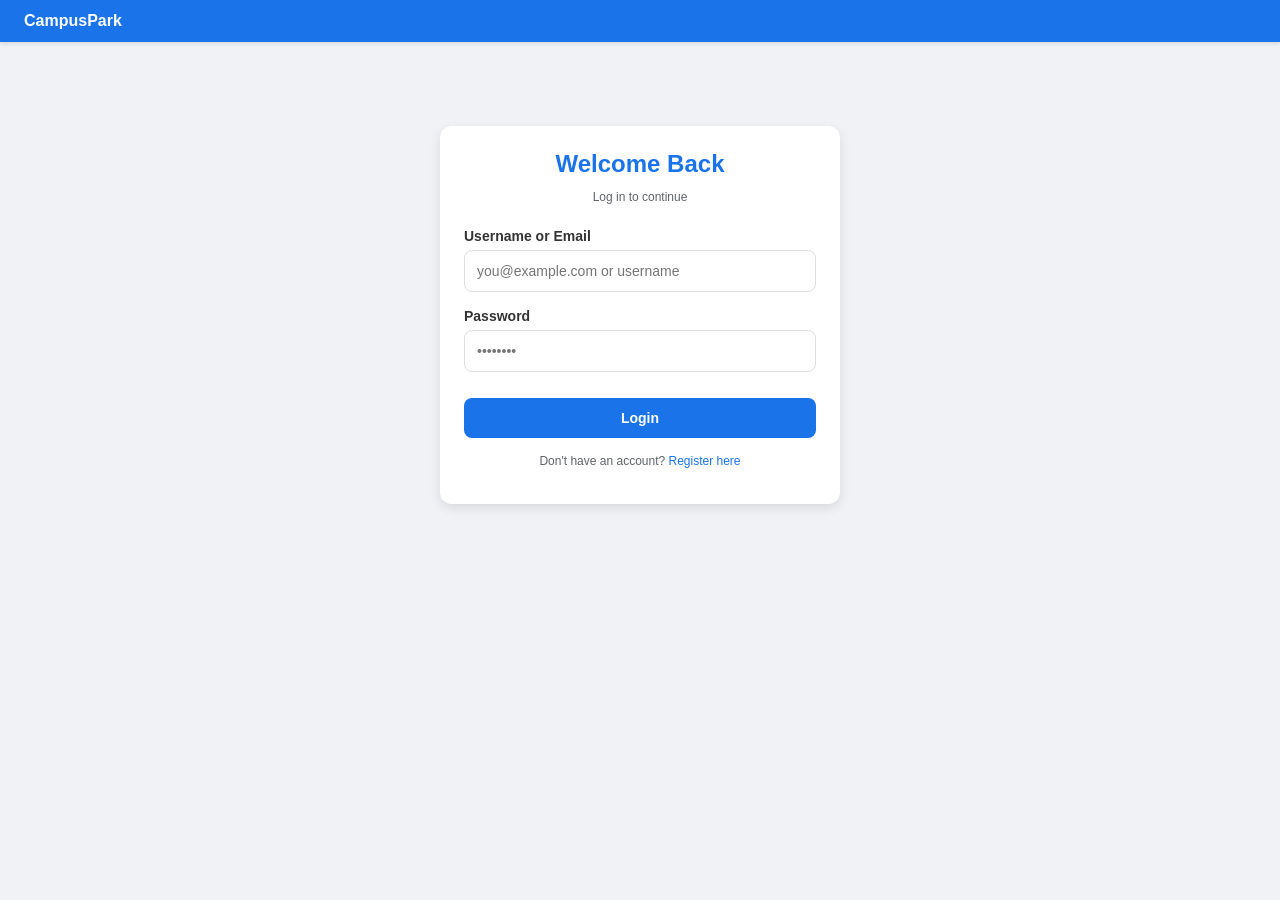
==== campuspark/frontend/admin.html @ 217de800 "feat: Create Admin Dashboard" ====
<!DOCTYPE html>
<html lang="en">
<head>
    <meta charset="UTF-8">
    <meta name="viewport" content="width=device-width, initial-scale=1.0">
    <title>Admin Dashboard - CampusPark</title>
    <link rel="stylesheet" href="css/main.css">
    <style>
        .dashboard-grid {
            display: grid;
            grid-template-columns: 1fr 2fr;
            gap: 2rem;
            margin: 2rem auto;
            max-width: 1200px;
        }
        .card {
            background: white;
            padding: 1.5rem;
            border-radius: 12px;
            box-shadow: 0 4px 6px rgba(0,0,0,0.1);
        }
        table {
            width: 100%;
            border-collapse: collapse;
            margin-top: 1rem;
        }
        th, td {
            text-align: left;
            padding: 12px;
            border-bottom: 1px solid #eee;
        }
        th {
            background: #f8f9fa;
            color: #2c3e50;
        }
        .stat-banner {
            background: #2c3e50;
            color: white;
            padding: 2rem;
            text-align: center;
            border-radius: 12px;
            margin-bottom: 2rem;
        }
        .tag {
            padding: 4px 8px;
            border-radius: 4px;
            font-size: 0.75rem;
            font-weight: bold;
        }
        .tag-penalty { background: #fee2e2; color: #b91c1c; }
    </style>
</head>
<body>
    <header>
        <nav>
            <button onclick="location.href='index.html'" class="nav-btn">Normal User View</button>
            <button id="logoutBtn" style="background: rgba(234, 67, 53, 0.9);">Logout</button>
        </nav>
    </header>

    <main>
        <div class="stat-banner">
            <h1>System Health & Report Oversight</h1>
            <p>Total Issues Reported: <span id="totalReports">--</span></p>
        </div>

        <div class="dashboard-grid">
            <div class="card">
                <h2>Top Offenders</h2>
                <table id="offendersTable">
                    <thead><tr><th>User</th><th>Reports</th></tr></thead>
                    <tbody><!-- Dynamic --></tbody>
                </table>
            </div>

            <div class="card">
                <h2>Recent Student Reports</h2>
                <table id="reportsTable">
                    <thead>
                        <tr>
                            <th>Type</th>
                            <th>Target</th>
                            <th>Note</th>
                            <th>Time</th>
                        </tr>
                    </thead>
                    <tbody><!-- Dynamic --></tbody>
                </table>
            </div>
        </div>
    </main>

    <script type="module">
        import { apiGet, API_BASE } from './js/api.js';

        async function loadAdminData() {
            try {
                const data = await apiGet('/admin/reports_summary.php');
                const summary = data.summary;

                document.getElementById('totalReports').textContent = summary.total_reports;

                const offendersTable = document.querySelector('#offendersTable tbody');
                offendersTable.innerHTML = summary.top_offenders.map(o => `
                    <tr><td>${o.username}</td><td><strong>${o.report_count}</strong></td></tr>
                `).join('');

                const reportsTable = document.querySelector('#reportsTable tbody');
                reportsTable.innerHTML = summary.recent_reports.map(r => `
                    <tr>
                        <td><span class="tag tag-penalty">${r.type.replace(/_/g, ' ')}</span></td>
                        <td>${r.reported_name || 'System / N/A'}</td>
                        <td title="${r.note || ''}">${r.note ? r.note.substring(0,20) + '...' : '-'}</td>
                        <td>${new Date(r.created_at).toLocaleString()}</td>
                    </tr>
                `).join('');

            } catch (err) {
                console.error(err);
                alert("Access Denied: You must be an administrator to view this page.");
                window.location.href = 'index.html';
            }
        }

        document.getElementById('logoutBtn').onclick = async () => {
            await fetch(`${API_BASE}/auth/logout.php`, { credentials: "include" });
            window.location.href = 'login.html';
        };

        loadAdminData();
    </script>
</body>
</html>
---- campuspark/frontend/css/main.css ----
body { font-family: 'Segoe UI', Tahoma, Geneva, Verdana, sans-serif; margin: 0; padding: 0; background: #f0f2f5; color: #333; }
header { background: #1a73e8; color: white; padding: 12px 24px; display: flex; justify-content: space-between; align-items: center; box-shadow: 0 2px 4px rgba(0,0,0,0.1); }
main { padding: 24px; max-width: 1100px; margin: 0 auto; }
.card { background: white; border-radius: 12px; padding: 24px; margin-bottom: 20px; box-shadow: 0 4px 12px rgba(0,0,0,0.1); }
.auth-container { max-width: 400px; margin: 60px auto; }
.auth-header { text-align: center; margin-bottom: 24px; }
.auth-header h2 { margin: 0; color: #1a73e8; }
.form-group { margin-bottom: 16px; display: flex; flex-direction: column; }
.form-group label { margin-bottom: 6px; font-weight: 600; font-size: 14px; }
.row { display: flex; gap: 12px; flex-wrap: wrap; }
.row > * { flex: 1; }
input, select, button, textarea { padding: 12px; border-radius: 8px; border: 1px solid #ddd; font-size: 14px; transition: border-color 0.2s; }
input:focus { outline: none; border-color: #1a73e8; }
button { cursor: pointer; border: 0; background: #1a73e8; color: white; font-weight: 600; transition: background 0.2s; }
button:hover { background: #1557b0; }
button.secondary { background: #eaecf0; color: #3c4043; }
button.secondary:hover { background: #dadce0; }

a { text-decoration: none; color: #1a73e8; }
a:hover { text-decoration: underline; }

.nav-btn {
  display: inline-block;
  padding: 8px 18px;
  border-radius: 8px;
  background: rgba(255, 255, 255, 0.15) !important;
  color: white !important;
  text-decoration: none !important;
  font-weight: 600;
  font-size: 14px;
  transition: all 0.2s ease;
  border: 1px solid rgba(255, 255, 255, 0.4);
  box-shadow: 0 1px 2px rgba(0,0,0,0.1);
  cursor: pointer;
}

.nav-btn:hover {
  background: rgba(255, 255, 255, 0.3) !important;
  text-decoration: none !important;
  transform: translateY(-1px);
  box-shadow: 0 4px 6px rgba(0,0,0,0.15);
}

.nav-btn.active {
  background: white !important;
  color: #1a73e8 !important;
  border-color: white;
  box-shadow: 0 2px 4px rgba(0,0,0,0.2);
}

.nav-btn:active {
  transform: translateY(0);
}

header nav {
  display: flex;
  gap: 10px;
  align-items: center;
}

.small { font-size: 12px; color: #5f6368; }
.text-center { text-align: center; }
.mt-4 { margin-top: 16px; }
.hidden { display: none; }
.error-msg { color: #d93025; background: #fce8e6; padding: 10px; border-radius: 8px; margin-bottom: 16px; font-size: 13px; border: 1px solid #fad2cf; }
.radio-group { display: flex; gap: 16px; margin-top: 8px; }
.radio-option { display: flex; align-items: center; gap: 4px; font-size: 14px; cursor: pointer; }
.radio-option input { width: auto; margin: 0; }

/* Modal Styles */
.modal-overlay {
  position: fixed;
  top: 0;
  left: 0;
  width: 100%;
  height: 100%;
  background: rgba(0, 0, 0, 0.5);
  display: flex;
  justify-content: center;
  align-items: center;
  z-index: 1000;
  opacity: 0;
  visibility: hidden;
  transition: all 0.3s ease;
}

.modal-overlay.active {
  opacity: 1;
  visibility: visible;
}

.modal-content {
  background: white;
  padding: 24px;
  border-radius: 12px;
  width: 90%;
  max-width: 450px;
  box-shadow: 0 10px 25px rgba(0,0,0,0.2);
  transform: translateY(-20px);
  transition: all 0.3s ease;
}

.modal-overlay.active .modal-content {
  transform: translateY(0);
}

.modal-header {
  display: flex;
  justify-content: space-between;
  align-items: center;
  margin-bottom: 16px;
  border-bottom: 1px solid #eee;
  padding-bottom: 12px;
}

.modal-header h3 {
  margin: 0;
  color: #1a73e8;
}

.modal-close {
  cursor: pointer;
  font-size: 24px;
  color: #666;
  line-height: 1;
}

.modal-body {
  margin-bottom: 20px;
}

.spot-details {
  background: #f8f9fa;
  padding: 12px;
  border-radius: 8px;
  margin-bottom: 16px;
}

.spot-details p {
  margin: 4px 0;
  font-size: 14px;
}

.modal-footer {
  display: flex;
  flex-direction: column;
  gap: 10px;
}

.modal-footer button {
  width: 100%;
}

.status-badge {
  display: inline-block;
  padding: 4px 10px;
  border-radius: 6px;
  font-size: 12px;
  font-weight: bold;
  text-transform: uppercase;
  border: 1px solid rgba(0,0,0,0.1);
}

.status-available { background: rgba(0, 220, 120, 1); color: #111; }
.status-occupied { background: rgba(240, 50, 50, 1); color: white; }
.status-reserved { background: #e8f0fe; color: #1a73e8; border-color: #1a73e8; }
.status-ev { background: #2563eb; color: white; border-color: #1e40af; }
.status-mine { background: #1a73e8; color: white; border: 2px solid #ffce00; }
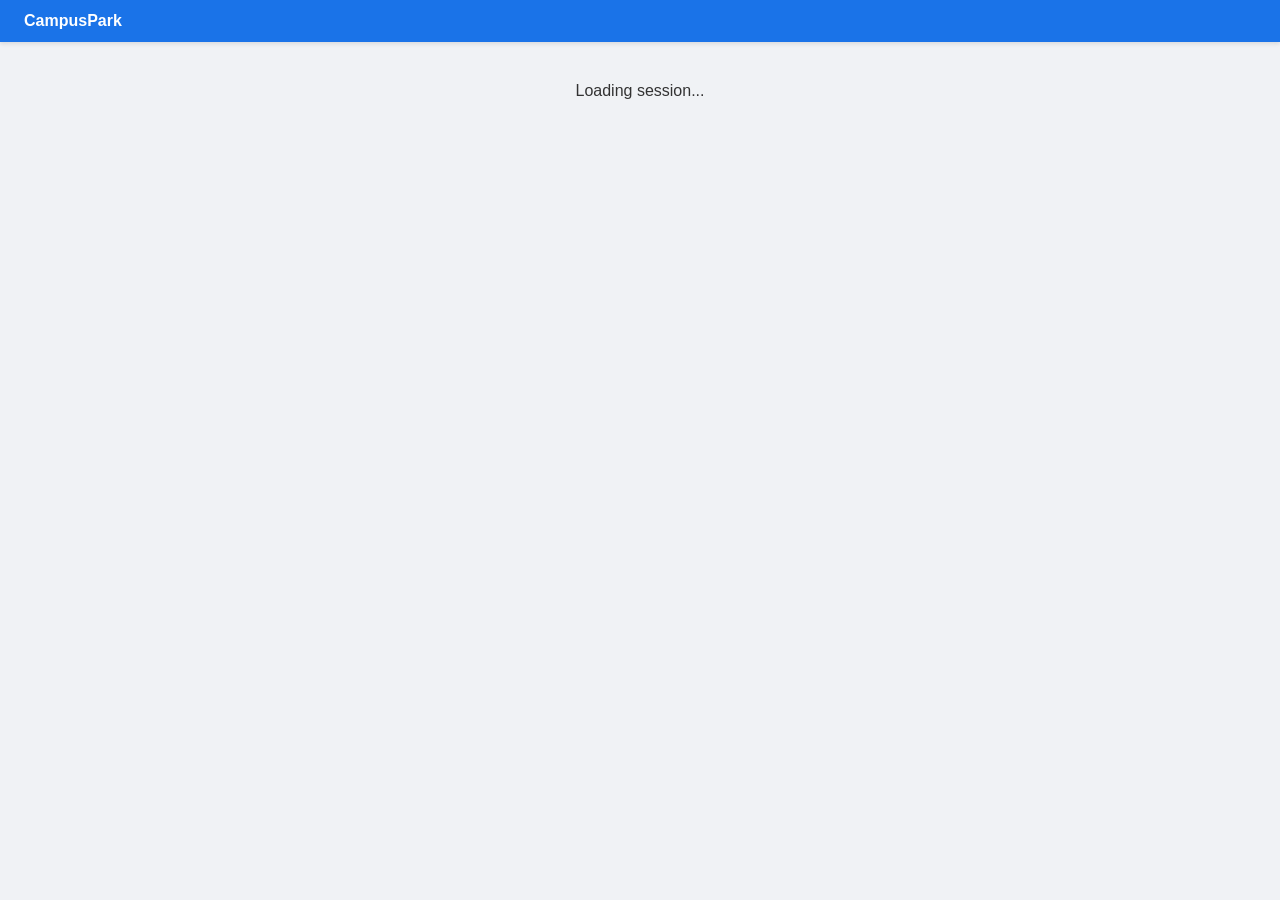
==== commit ab6d8b51: "feat: Enhance user rating system and implement ban alerts" ====
--- a/campuspark/frontend/admin.html
+++ b/campuspark/frontend/admin.html
@@ -53,7 +53,7 @@
 <body>
     <header>
         <nav>
-            <button onclick="location.href='index.html'" class="nav-btn">Normal User View</button>
+            <button type="button" onclick="window.location.href='index.html'" class="nav-btn">View Parking Map</button>
             <button id="logoutBtn" style="background: rgba(234, 67, 53, 0.9);">Logout</button>
         </nav>
     </header>
--- a/campuspark/frontend/css/main.css
+++ b/campuspark/frontend/css/main.css
@@ -61,7 +61,7 @@
 .small { font-size: 12px; color: #5f6368; }
 .text-center { text-align: center; }
 .mt-4 { margin-top: 16px; }
-.hidden { display: none; }
+.hidden { display: none !important; }
 .error-msg { color: #d93025; background: #fce8e6; padding: 10px; border-radius: 8px; margin-bottom: 16px; font-size: 13px; border: 1px solid #fad2cf; }
 .radio-group { display: flex; gap: 16px; margin-top: 8px; }
 .radio-option { display: flex; align-items: center; gap: 4px; font-size: 14px; cursor: pointer; }
@@ -165,4 +165,41 @@
 .status-occupied { background: rgba(240, 50, 50, 1); color: white; }
 .status-reserved { background: #e8f0fe; color: #1a73e8; border-color: #1a73e8; }
 .status-ev { background: #2563eb; color: white; border-color: #1e40af; }
-.status-mine { background: #1a73e8; color: white; border: 2px solid #ffce00; }+.status-mine { background: #1a73e8; color: white; border: 2px solid #ffce00; }
+
+/* Ban Alert Overlay */
+.ban-overlay {
+  position: fixed;
+  top: 0;
+  left: 0;
+  width: 100%;
+  height: 100%;
+  background: rgba(0, 0, 0, 0.85);
+  display: flex;
+  justify-content: center;
+  align-items: center;
+  z-index: 9999;
+  color: white;
+  text-align: center;
+  backdrop-filter: blur(5px);
+}
+
+.ban-box {
+  background: #fff;
+  color: #333;
+  padding: 2.5rem;
+  border-radius: 16px;
+  max-width: 400px;
+  box-shadow: 0 20px 50px rgba(0,0,0,0.5);
+}
+
+.ban-box h2 {
+  color: #d93025;
+  margin-top: 0;
+}
+
+.ban-box button {
+  margin-top: 1.5rem;
+  width: 100%;
+  background: #d93025;
+}
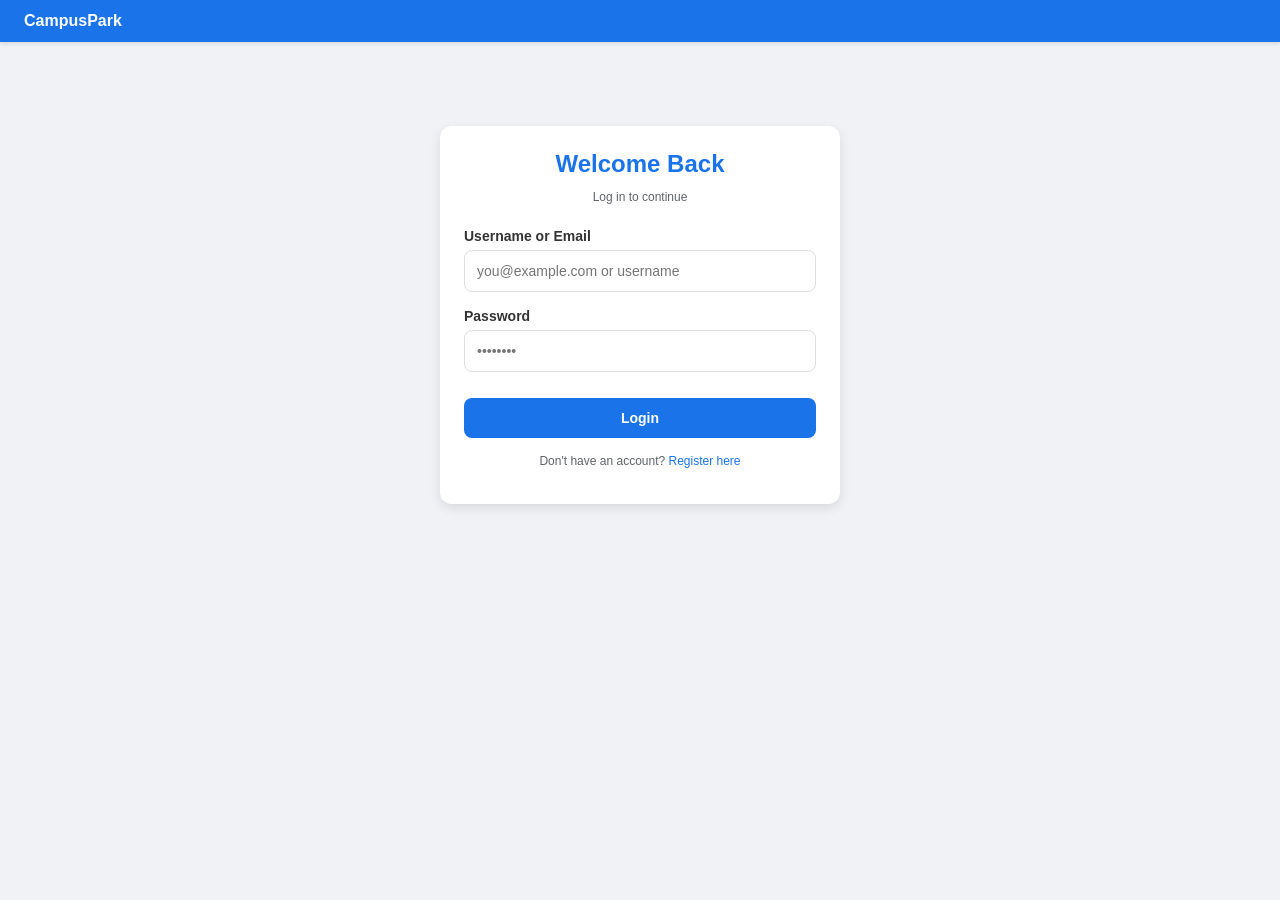
==== commit 6fd22127: "que los enforcers puedan añadir fotos" ====
--- a/campuspark/frontend/admin.html
+++ b/campuspark/frontend/admin.html
@@ -81,6 +81,7 @@
                             <th>Type</th>
                             <th>Target</th>
                             <th>Note</th>
+                            <th>Image</th> <!-- 🆕 SOLO AÑADIDO -->
                             <th>Time</th>
                         </tr>
                     </thead>
@@ -110,7 +111,20 @@
                     <tr>
                         <td><span class="tag tag-penalty">${r.type.replace(/_/g, ' ')}</span></td>
                         <td>${r.reported_name || 'System / N/A'}</td>
-                        <td title="${r.note || ''}">${r.note ? r.note.substring(0,20) + '...' : '-'}</td>
+
+                        <td title="${r.note || ''}">
+                            ${r.note ? r.note.substring(0,20) + '...' : '-'}
+                        </td>
+
+                        <!-- 🆕 IMAGEN -->
+                        <td>
+                            ${
+                                r.image_url
+                                    ? `<a href="${r.image_url}" target="_blank">📷 View</a>`
+                                    : '-'
+                            }
+                        </td>
+
                         <td>${new Date(r.created_at).toLocaleString()}</td>
                     </tr>
                 `).join('');
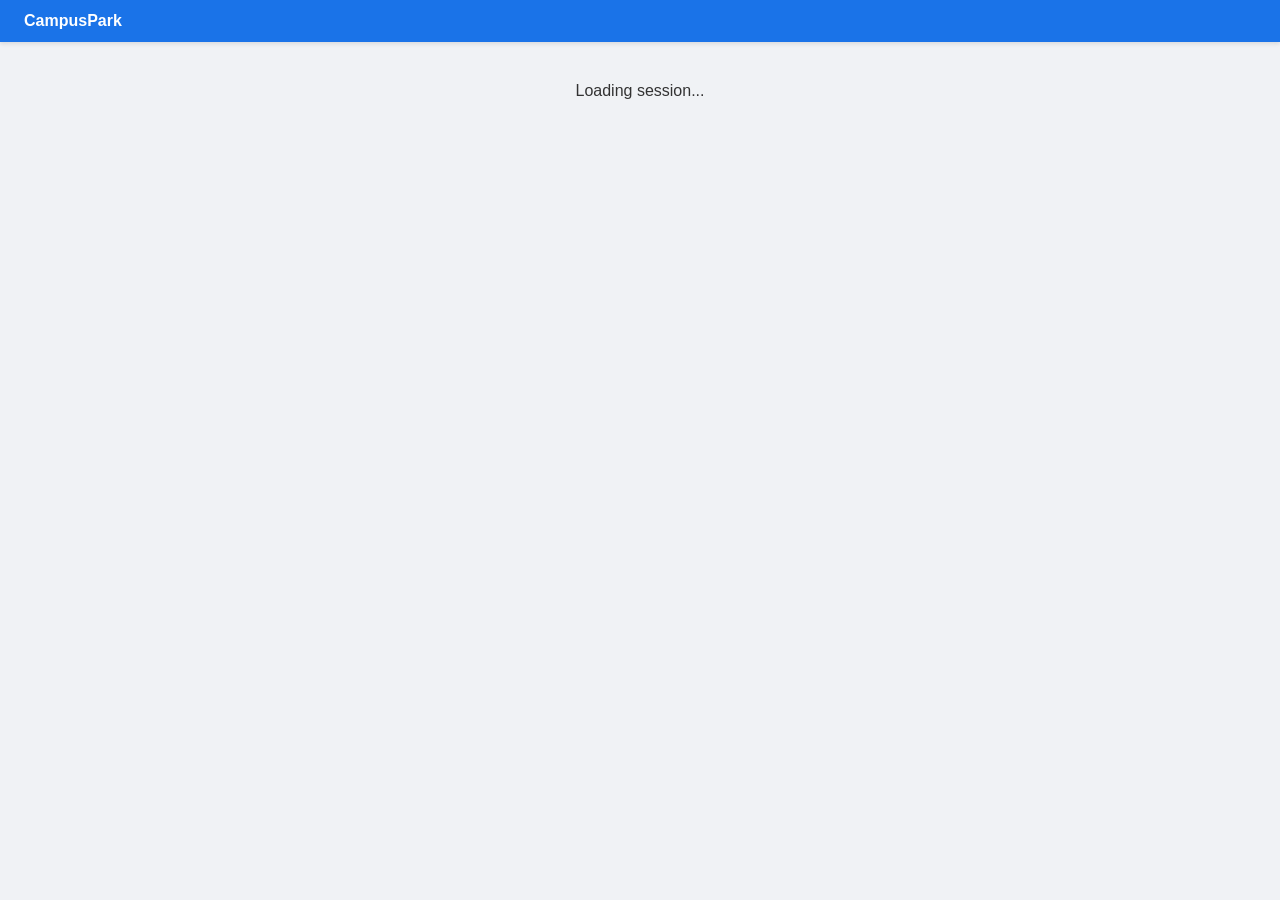
==== commit 51d36d6a: "Add image_url, reporter column and monthly breakdown to reports summary" ====
--- a/campuspark/frontend/admin.html
+++ b/campuspark/frontend/admin.html
@@ -48,6 +48,28 @@
             font-weight: bold;
         }
         .tag-penalty { background: #fee2e2; color: #b91c1c; }
+        .monthly-grid {
+            display: grid;
+            grid-template-columns: repeat(auto-fill, minmax(100px, 1fr));
+            gap: 0.75rem;
+            margin-top: 1rem;
+        }
+        .month-tile {
+            background: #f0f4ff;
+            border-radius: 8px;
+            padding: 0.75rem;
+            text-align: center;
+        }
+        .month-tile .month-count {
+            font-size: 1.5rem;
+            font-weight: bold;
+            color: #2c3e50;
+        }
+        .month-tile .month-label {
+            font-size: 0.75rem;
+            color: #666;
+            margin-top: 0.25rem;
+        }
     </style>
 </head>
 <body>
@@ -79,15 +101,21 @@
                     <thead>
                         <tr>
                             <th>Type</th>
+                            <th>Reporter</th>
                             <th>Target</th>
                             <th>Note</th>
-                            <th>Image</th> <!-- 🆕 SOLO AÑADIDO -->
+                            <th>Image</th>
                             <th>Time</th>
                         </tr>
                     </thead>
                     <tbody><!-- Dynamic --></tbody>
                 </table>
             </div>
+        </div>
+
+        <div style="max-width:1200px; margin: 0 auto 2rem auto;" class="card">
+            <h2>Monthly Reports (last 12 months)</h2>
+            <div id="monthlySection">Loading...</div>
         </div>
     </main>
 
@@ -110,24 +138,25 @@
                 reportsTable.innerHTML = summary.recent_reports.map(r => `
                     <tr>
                         <td><span class="tag tag-penalty">${r.type.replace(/_/g, ' ')}</span></td>
+                        <td>${r.reporter_name || '-'}</td>
                         <td>${r.reported_name || 'System / N/A'}</td>
-
-                        <td title="${r.note || ''}">
-                            ${r.note ? r.note.substring(0,20) + '...' : '-'}
-                        </td>
-
-                        <!-- 🆕 IMAGEN -->
-                        <td>
-                            ${
-                                r.image_url
-                                    ? `<a href="${r.image_url}" target="_blank">📷 View</a>`
-                                    : '-'
-                            }
-                        </td>
-
+                        <td title="${r.note || ''}">${r.note ? r.note.substring(0, 20) + '...' : '-'}</td>
+                        <td>${r.image_url ? `<a href="${r.image_url}" target="_blank">View</a>` : '-'}</td>
                         <td>${new Date(r.created_at).toLocaleString()}</td>
                     </tr>
                 `).join('');
+
+                const monthly = summary.monthly_breakdown || [];
+                const monthlySection = document.getElementById('monthlySection');
+                if (monthlySection) {
+                    monthlySection.innerHTML = monthly.length === 0
+                        ? '<p style="color:#666;">No data yet.</p>'
+                        : `<div class="monthly-grid">${monthly.map(m => `
+                            <div class="month-tile">
+                                <div class="month-count">${m.total}</div>
+                                <div class="month-label">${m.month}</div>
+                            </div>`).join('')}</div>`;
+                }
 
             } catch (err) {
                 console.error(err);
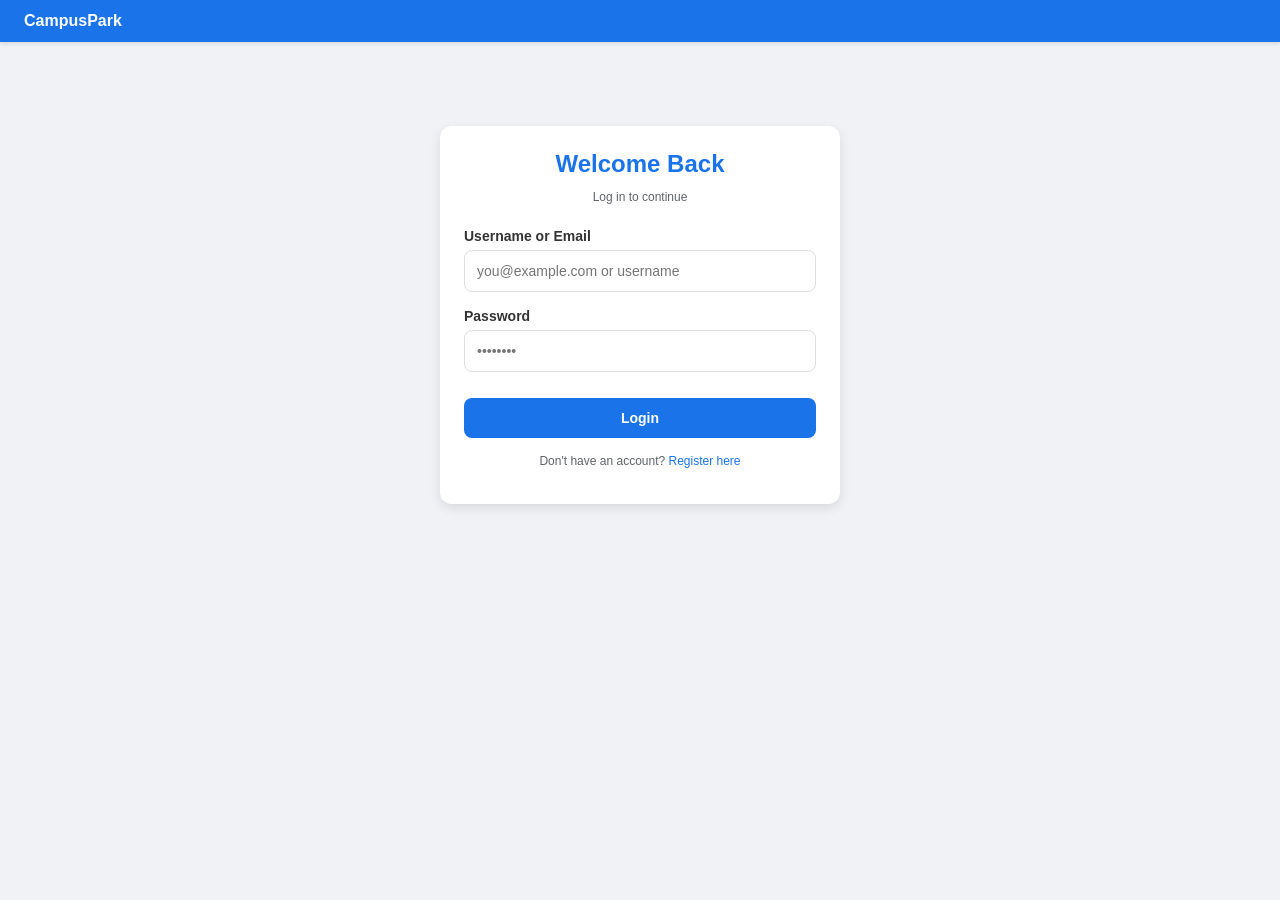
==== commit c221e2a1: "Add user stats counters to admin dashboard" ====
--- a/campuspark/frontend/admin.html
+++ b/campuspark/frontend/admin.html
@@ -84,6 +84,24 @@
         <div class="stat-banner">
             <h1>System Health & Report Oversight</h1>
             <p>Total Issues Reported: <span id="totalReports">--</span></p>
+            <div style="display:flex; justify-content:center; gap:3rem; margin-top:1rem; flex-wrap:wrap;">
+                <div style="display:flex; flex-direction:column; align-items:center;">
+                    <span id="statStudents" style="font-size:2rem; font-weight:bold;">--</span>
+                    <span style="font-size:0.85rem; opacity:0.85;">Students</span>
+                </div>
+                <div style="display:flex; flex-direction:column; align-items:center;">
+                    <span id="statEnforcers" style="font-size:2rem; font-weight:bold;">--</span>
+                    <span style="font-size:0.85rem; opacity:0.85;">Enforcers</span>
+                </div>
+                <div style="display:flex; flex-direction:column; align-items:center;">
+                    <span id="statActiveNow" style="font-size:2rem; font-weight:bold;">--</span>
+                    <span style="font-size:0.85rem; opacity:0.85;">Active Now</span>
+                </div>
+                <div style="display:flex; flex-direction:column; align-items:center;">
+                    <span id="statBanned" style="font-size:2rem; font-weight:bold;">--</span>
+                    <span style="font-size:0.85rem; opacity:0.85;">Currently Banned</span>
+                </div>
+            </div>
         </div>
 
         <div class="dashboard-grid">
@@ -129,6 +147,12 @@
 
                 document.getElementById('totalReports').textContent = summary.total_reports;
 
+                const us = summary.user_stats || {};
+                document.getElementById('statStudents').textContent  = us.total_students   ?? '--';
+                document.getElementById('statEnforcers').textContent = us.total_enforcers  ?? '--';
+                document.getElementById('statActiveNow').textContent = us.active_now       ?? '--';
+                document.getElementById('statBanned').textContent    = us.currently_banned ?? '--';
+
                 const offendersTable = document.querySelector('#offendersTable tbody');
                 offendersTable.innerHTML = summary.top_offenders.map(o => `
                     <tr><td>${o.username}</td><td><strong>${o.report_count}</strong></td></tr>
